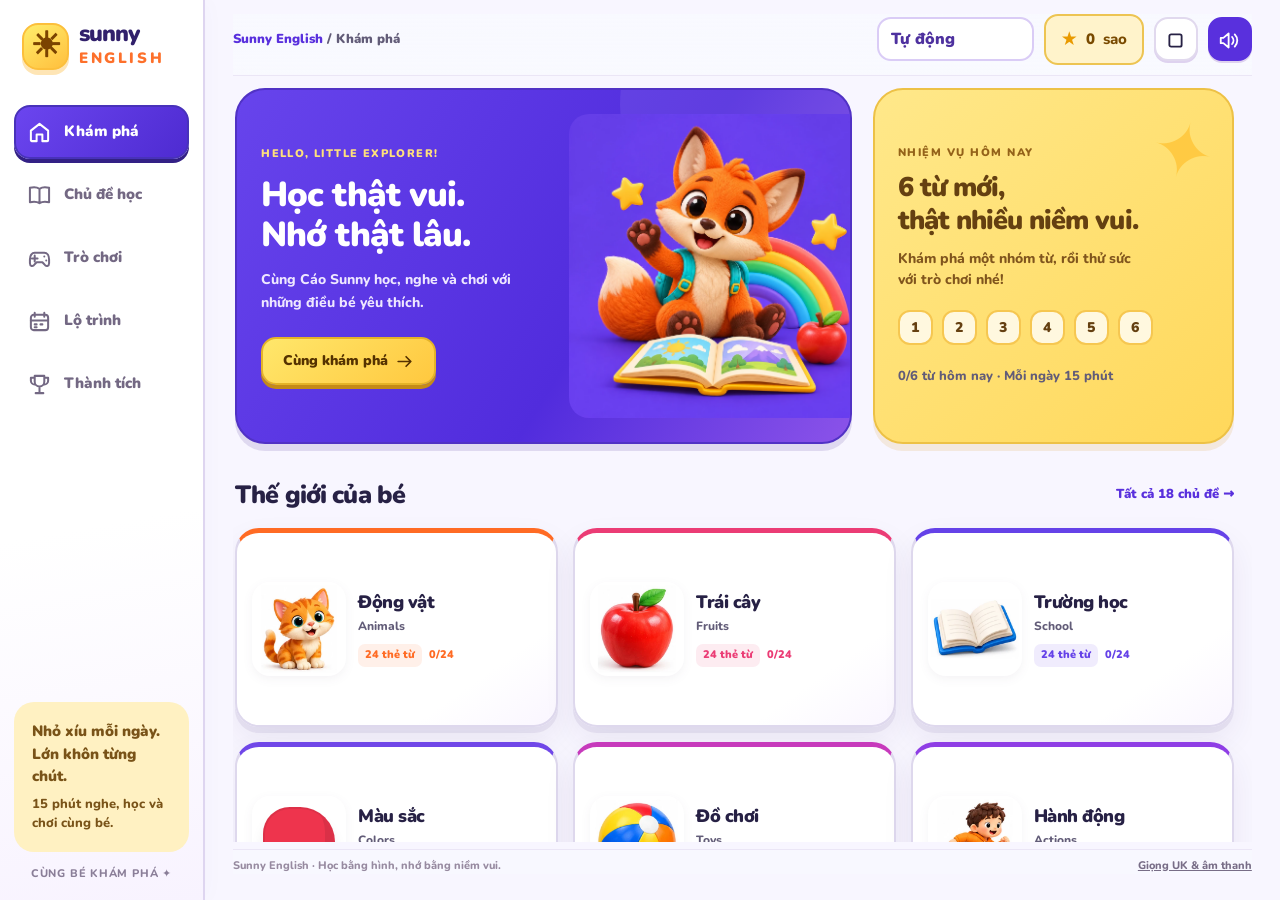
==== index.html @ 0a1b837e "Add files via upload" ====
<!doctype html>
<html lang="vi"><head><meta charset="utf-8"><meta name="viewport" content="width=device-width,initial-scale=1,viewport-fit=cover"><meta name="theme-color" content="#613CE7"><meta name="description" content="Sunny English: 404 thẻ học, 18 chủ đề, hình minh họa AI và trò chơi tiếng Anh cho bé lớp 1."><title>Sunny English — Cùng bé khám phá</title>

<style>@font-face{font-family:Nunito;font-style:normal;font-weight:600;font-display:swap;src:url([data-uri]) format('truetype')}
@font-face{font-family:Nunito;font-style:normal;font-weight:800;font-display:swap;src:url([data-uri]) format('truetype')}
@font-face{font-family:Nunito;font-style:normal;font-weight:900;font-display:swap;src:url([data-uri]) format('truetype')}
:root{--violet:#613CE7;--deep:#35206E;--orange:#FF752C;--yellow:#FFD447;--cyan:#00AFAF;--pink:#F44786;--ink:#262141;--muted:#706784;--bg:#FFF9F2;--line:#E8E0F1;--shadow:0 8px 0 #35206e0b,0 12px 28px #35206e08;--phi:1.618;--r:26px;--space:21px}
*{box-sizing:border-box}html{scroll-behavior:smooth}body{margin:0;background:var(--bg);color:var(--ink);font-family:'Nunito',ui-rounded,'Arial Rounded MT Bold',system-ui,sans-serif;font-size:16px;font-weight:650;line-height:1.5}button,input,select{font:inherit}button{cursor:pointer;border:0;transition:transform .16s,box-shadow .16s,background .16s;color:inherit}button:disabled{cursor:default;opacity:.48}button:not(:disabled):active{transform:translateY(2px)}button:focus-visible,a:focus-visible,input:focus-visible,select:focus-visible{outline:3px solid #1975E8;outline-offset:4px}button svg{pointer-events:none}a{color:var(--violet)}svg{vertical-align:middle}h1,h2,h3,p{margin-top:0}h1,h2,h3{font-weight:950;letter-spacing:-.035em;line-height:1.22}h1{font-size:clamp(27px,3.1vw,42px)}h2{font-size:clamp(24px,2.2vw,32px)}h3{font-size:21px}small{font-size:13px}strong,b{font-weight:900}img{max-width:100%;display:block}.shell{max-width:1600px;display:grid;grid-template-columns:233px minmax(0,1fr);margin:auto;min-height:100vh}.sidebar{position:sticky;top:0;height:100dvh;background:#fff;border-right:1px solid var(--line);padding:34px 18px 21px;display:flex;flex-direction:column;gap:9px}.brand{display:flex;gap:10px;align-items:center;margin:0 12px 34px;color:var(--deep);font-weight:950;font-size:23px;line-height:1.05;letter-spacing:-1px}.brand small{display:block;color:var(--orange);font-size:15px;letter-spacing:2.6px;line-height:1.7}.brand-sun{font-size:35px;background:var(--yellow);color:#7B4300;border-radius:16px;width:47px;height:47px;display:grid;place-items:center;flex-shrink:0}.nav{display:flex;align-items:center;gap:13px;padding:14px;border-radius:16px;background:transparent;text-align:left;color:#736883;font-weight:850;min-height:52px;font-size:15px}.nav svg{width:23px;height:23px}.nav.on{color:white;background:var(--violet);box-shadow:0 5px 0 #4927bc}.nav:not(.on):hover{background:#F2EBFF;color:var(--violet)}.side-bottom{margin-top:auto;padding-top:34px}.mini-goal{border-radius:20px;background:#FFF1C2;padding:18px;font-size:13px;color:#795318}.mini-goal b{display:block;margin-bottom:7px;font-size:15px}.side-version{font-size:11px;text-align:center;margin:14px 0 0;color:#8A7E98;letter-spacing:.07em}.main{padding:26px 34px 40px;min-width:0}.topbar{display:flex;align-items:center;justify-content:space-between;gap:21px;margin-bottom:29px;min-height:57px}.breadcrumb{font-size:13px;color:var(--muted);font-weight:850}.breadcrumb b{color:var(--violet)}.top-actions{display:flex;align-items:center;gap:10px}.score-pill{display:flex;align-items:center;gap:8px;border:2px solid #FFE09A;background:#FFF3CB;padding:9px 15px;border-radius:14px;color:#794A00;font-size:15px;white-space:nowrap}.icon-btn{min-width:44px;min-height:44px;background:#fff;border:1px solid var(--line);border-radius:14px;display:inline-grid;place-items:center;flex-shrink:0}.icon-btn svg{width:21px;height:21px}.icon-btn.active{color:white;background:var(--violet);border-color:var(--violet)}.eyebrow{color:var(--violet);font-size:12px;font-weight:950;letter-spacing:1.5px;text-transform:uppercase}.page-title{margin-bottom:9px}.lead{color:var(--muted);max-width:680px;margin-bottom:25px;line-height:1.65}.hero-grid{display:grid;grid-template-columns:minmax(0,1.618fr) minmax(0,1fr);gap:21px;margin-bottom:34px}.hero{position:relative;overflow:hidden;background:var(--violet);border-radius:30px;color:white;display:grid;grid-template-columns:minmax(0,1.2fr) minmax(0,1fr);padding:30px;min-height:290px;align-items:center}.hero-copy{position:relative;z-index:2}.hero .eyebrow{color:#FFE17B;font-size:11px;letter-spacing:1.4px;margin-bottom:12px}.hero h1{font-size:clamp(30px,3.1vw,43px);line-height:1.16;margin-bottom:13px;letter-spacing:-1.5px}.hero p{font-size:14px;color:#EEE7FF;line-height:1.65;max-width:280px;margin-bottom:23px}.hero .btn{font-size:14px;white-space:normal;gap:7px}.hero-art{width:calc(100% + 48px);max-width:none;position:relative;margin-right:-35px;border-radius:26px;transform:rotate(3deg)}.daily{background:#FFE481;padding:27px;border-radius:30px;display:flex;flex-direction:column;justify-content:center;position:relative;overflow:hidden;color:#654011}.daily:after{content:'✦';position:absolute;right:18px;top:6px;font-size:75px;color:#FFCA43;transform:rotate(15deg)}.daily .eyebrow{color:#946219;font-size:11px}.daily h2{font-size:27px;margin:10px 0}.daily p{font-size:14px;margin-bottom:20px;max-width:245px;color:#80551D}.daily .daily-steps{display:flex;gap:9px;align-items:center;margin-bottom:22px}.step-dot{width:35px;height:35px;display:grid;place-items:center;border-radius:12px;background:#FFF8DF;border:2px solid #F6C751;font-size:14px;font-weight:900}.step-dot.done{background:var(--deep);color:white;border-color:var(--deep)}.btn{display:inline-flex;align-items:center;justify-content:center;gap:10px;min-height:47px;padding:12px 20px;border-radius:15px;font-weight:900;font-size:15px;line-height:1.35;background:var(--violet);color:white;box-shadow:0 4px 0 #4223B2;text-decoration:none}.btn:hover{filter:brightness(1.04)}.btn svg{width:19px;height:19px;flex-shrink:0}.btn.yellow{background:var(--yellow);color:#553200;box-shadow:0 4px 0 #DBAA1E}.btn.dark{background:var(--deep);box-shadow:0 4px 0 #211145;color:white}.btn.soft{background:#F0E9FF;color:var(--violet);box-shadow:none}.btn.white{background:#fff;color:var(--violet);box-shadow:0 4px 0 #D6CDEB}.btn.green{background:#009680;color:white;box-shadow:0 4px 0 #007361}.section-head{display:flex;justify-content:space-between;gap:18px;align-items:center;margin:28px 0 16px}.section-head h2{margin:0;font-size:25px}.text-button{padding:7px 0;background:transparent;color:var(--violet);font-size:13px;font-weight:950;white-space:nowrap}.caption{color:var(--muted);font-size:13px}.chips{display:flex;gap:8px;flex-wrap:wrap;margin:18px 0}.chip{border:1px solid var(--line);background:white;padding:8px 14px;border-radius:30px;color:var(--muted);font-size:13px;font-weight:850;min-height:39px}.chip.on{color:white;background:var(--deep);border-color:var(--deep)}.topic-grid{display:grid;grid-template-columns:repeat(3,minmax(0,1fr));gap:18px}.topic-card{--accent:var(--violet);background:#fff;border:1px solid #EDE4EF;border-top:5px solid var(--accent);border-radius:24px;min-height:175px;padding:18px 15px;display:grid;grid-template-columns:90px minmax(0,1fr);gap:12px;text-align:left;align-items:center;box-shadow:var(--shadow);position:relative}.topic-card:hover{transform:translateY(-4px);box-shadow:0 11px 0 #35206e09,0 15px 27px #35206e14}.topic-card .art{width:90px;height:90px}.topic-card h3{font-size:18px;margin:0 0 4px;letter-spacing:-.5px;line-height:1.27;overflow-wrap:anywhere}.topic-card p{font-size:12px;color:var(--muted);margin:0 0 10px;line-height:1.4}.topic-meta{display:flex;gap:7px;align-items:center;font-size:11px;font-weight:850;color:var(--accent);flex-wrap:wrap}.topic-meta span{background:color-mix(in srgb,var(--accent) 10%,white);padding:3px 7px;border-radius:7px}.mini-progress{height:5px;border-radius:9px;background:#EFEAF6;margin-top:10px;overflow:hidden}.mini-progress>span{display:block;height:100%;background:var(--accent);border-radius:9px}.game-grid{display:grid;grid-template-columns:repeat(3,minmax(0,1fr));gap:18px}.game-card{background:#14B8BC;border:1px solid #059FA4;border-radius:23px;padding:24px;text-align:left;color:#003D4C;min-height:175px;box-shadow:0 5px 0 #008A9130}.game-card:nth-child(2){background:#FF875A;border-color:#F77448;color:#681F0D;box-shadow:0 5px 0 #C8482230}.game-card:nth-child(3){background:#BB9AFF;border-color:#A27BEE;color:#3E1D7C;box-shadow:0 5px 0 #6842A830}.game-icon{width:45px;height:45px;background:#ffffffb0;border-radius:14px;display:grid;place-items:center;margin-bottom:15px}.game-icon svg{width:26px;height:26px}.game-card h3{font-size:18px;margin:0 0 7px;letter-spacing:-.4px}.game-card p{font-size:12px;margin:0;line-height:1.5;opacity:.88}.parent-note{display:flex;gap:18px;background:#fff;border:1px solid var(--line);padding:23px;border-radius:22px;color:var(--muted);font-size:14px;line-height:1.7;margin-top:30px}.parent-note b{color:var(--ink)}.parent-note svg{color:var(--orange);width:30px;height:30px;flex-shrink:0}.parent-note p{margin:0}.toolbar{display:flex;align-items:center;gap:13px;flex-wrap:wrap;margin:21px 0}.search{width:min(100%,360px);border:1px solid #D9CDE6;background:white;border-radius:14px;padding:12px 16px;min-height:47px;color:var(--ink)}select{max-width:100%;min-height:47px;border-radius:14px;border:1px solid #D9CDE6;background:white;color:var(--ink);padding:10px 15px}.lesson-top{display:flex;gap:18px;align-items:flex-start;justify-content:space-between;margin-bottom:19px}.lesson-top h1{font-size:32px;margin:12px 0 6px}.back-btn{color:var(--muted);background:transparent;font-size:13px;font-weight:850;padding:0;display:inline-flex;align-items:center;gap:7px;min-height:36px}.back-btn svg{width:17px}.progress{height:8px;background:#E9E1F1;border-radius:20px;overflow:hidden;margin:11px 0 0}.progress>span{display:block;height:100%;background:var(--violet);border-radius:20px;transition:width .2s}.lesson-grid{display:grid;grid-template-columns:minmax(0,1.618fr) minmax(0,1fr);gap:21px;align-items:start;margin:22px 0}.flashcard{background:white;border:1px solid var(--line);border-bottom:6px solid var(--accent,var(--violet));border-radius:30px;padding:23px;text-align:center;min-width:0;box-shadow:var(--shadow);position:relative}.flash-top{display:flex;justify-content:space-between;align-items:center;gap:14px;margin-bottom:5px}.counter{color:var(--muted);font-size:12px;font-weight:850}.pill{background:#F1EAFF;border-radius:9px;padding:5px 9px;color:var(--violet);font-size:11px;font-weight:950}.picture-button{display:block;position:relative;padding:0;background:transparent;border-radius:20px;width:100%;max-width:260px;margin:0 auto}.picture-button .art{width:100%;height:auto;aspect-ratio:1}.word-en{font-size:clamp(27px,3vw,43px);font-weight:950;line-height:1.15;letter-spacing:-1px;margin:10px 0 6px;overflow-wrap:anywhere}.word-vi{font-size:18px;font-weight:750;color:var(--muted);margin-bottom:18px}.pronounce{display:flex;align-items:center;justify-content:center;gap:10px;flex-wrap:wrap}.pronounce .btn{min-height:43px;font-size:13px;padding:10px 15px}.example{background:#FFF5D8;border-radius:17px;padding:15px;margin:22px 0 4px;text-align:left;display:flex;align-items:center;gap:12px}.example p{margin:0;font-size:14px;font-weight:850;flex:1}.example small{display:block;color:#8A713D;font-size:12px;font-weight:650;margin-top:4px}.example .icon-btn{border-color:#EAD4A3;background:#fff}.lesson-side{min-width:0}.lesson-side h3{font-size:17px;margin:0}.six-grid{display:grid;grid-template-columns:repeat(2,minmax(0,1fr));gap:12px;margin:16px 0}.mini-word{position:relative;background:white;border:2px solid #E9E0F1;border-radius:20px;text-align:center;min-width:0;padding:10px 7px;min-height:130px}.mini-word.active{border-color:var(--violet);box-shadow:0 4px 0 #B6A1EB}.mini-word .art{width:72px;height:72px;margin:auto}.mini-word b{font-size:13px;display:block;line-height:1.3;margin-top:5px;overflow-wrap:anywhere}.seen{position:absolute;top:7px;right:8px;background:#E0F8E9;color:#09815C;border-radius:20px;width:18px;height:18px;font-size:10px;display:grid;place-items:center}.group-control{display:flex;align-items:center;justify-content:space-between;gap:8px;font-size:12px;color:var(--muted);margin:15px 0}.group-control .icon-btn{min-width:38px;min-height:38px}.lesson-tip{padding:16px;background:#E5F7F4;color:#167769;border-radius:18px;font-size:12px;line-height:1.6}.lesson-footer{display:flex;justify-content:space-between;gap:16px;align-items:center;flex-wrap:wrap;margin:24px 0}.nav-pair{display:flex;gap:10px}.key-hint{font-size:12px;color:var(--muted);text-align:center;margin-top:21px}kbd{font:inherit;border:1px solid #D7CBE3;border-bottom:2px solid #C2B5D2;padding:1px 6px;border-radius:5px;background:white}.art{display:block;flex-shrink:0;aspect-ratio:1;border-radius:18px;overflow:hidden;background-repeat:no-repeat;background-color:white}.art svg{width:100%;height:100%;display:block}.art.number{display:grid;place-items:center;background:#F0E7FF;color:var(--violet);font-size:75px;font-weight:950;letter-spacing:-4px;box-shadow:inset 0 -7px #DFD2F8}.art.color{display:grid;place-items:center;background:#fff}.color-blob{width:77%;height:77%;border-radius:37% 48% 40% 48%;box-shadow:inset -8px -10px 0 #00000015,0 10px 14px #00000012;border:2px solid #00000012}.art-label{position:absolute;width:1px;height:1px;overflow:hidden;clip-path:inset(100%)}.quiz-head{display:flex;justify-content:space-between;gap:20px;align-items:center;margin:12px 0}.quiz-head h1{font-size:29px;margin:0}.quiz-layout{background:#fff;border:1px solid var(--line);border-radius:30px;padding:26px;margin-top:22px;box-shadow:var(--shadow)}.quiz-body{display:grid;grid-template-columns:minmax(0,1fr) minmax(0,1.618fr);gap:30px;align-items:center;min-height:350px}.question-area{text-align:center;min-width:0}.question-area .art{width:min(100%,238px);height:auto;margin:10px auto}.question-area h2{font-size:21px;margin-bottom:13px}.question-area p{font-size:13px;color:var(--muted);margin:14px 0 0}.listen-orb{width:150px;height:150px;border-radius:45px;background:var(--violet);color:white;display:inline-grid;place-items:center;box-shadow:0 9px 0 #4321AC,0 18px 24px #613CE71f}.listen-orb svg{width:67px;height:67px}.answers{display:grid;grid-template-columns:repeat(2,minmax(0,1fr));gap:14px}.answer{position:relative;min-height:103px;background:white;border:2px solid #DAD0EB;border-bottom:5px solid #DAD0EB;border-radius:20px;padding:20px 12px;display:flex;align-items:center;justify-content:center;flex-direction:column;gap:8px;font-size:20px;font-weight:900;overflow-wrap:anywhere;line-height:1.3}.answer:hover:not(:disabled){border-color:var(--violet);background:#F7F2FF}.answer .art{width:100px;height:100px}.answer small{font-size:12px}.answer.answered{opacity:1}.answer.correct{background:#E7F8E9;border-color:#1D9D5D;color:#08663B}.answer.wrong{background:#FFF0E7;border-color:#F3763C;color:#A5461E}.answer-key{position:absolute;top:8px;left:10px;font-size:11px;color:#93879F}.answer-mark{position:absolute;top:7px;right:10px;font-size:18px}.feedback-area{margin-top:22px;border-radius:19px;min-height:76px;padding:15px 18px;background:#F6F0FC;display:flex;justify-content:space-between;gap:16px;align-items:center}.feedback-area.good{background:#E3F7E9;color:#07683D}.feedback-area.retry{background:#FFF0E1;color:#9C491C}.feedback-copy strong{display:block;font-size:17px;line-height:1.4}.feedback-copy small{font-size:12px}.feedback-area .btn{flex-shrink:0}.spell-box{display:flex;flex-direction:column;gap:16px;align-items:center}.spell-input{width:100%;max-width:380px;border:3px solid #CDBDED;border-radius:19px;padding:18px;text-align:center;font-size:25px;min-width:0;color:var(--ink);background:white}.spell-hint{font-size:14px;color:var(--muted)}.result-card{background:white;border:1px solid var(--line);border-radius:30px;padding:40px;max-width:780px;margin:30px auto;text-align:center}.result-stars{color:#FFAC00;font-size:50px;letter-spacing:9px;line-height:1;margin:15px 0 22px}.result-card h1{font-size:34px}.result-stat{display:flex;gap:20px;justify-content:center;flex-wrap:wrap;margin:24px 0}.stat-box{border-radius:20px;background:#F1EAFF;padding:20px 28px;min-width:155px}.stat-box b{display:block;font-size:32px;color:var(--violet)}.stat-box small{color:var(--muted)}.review-list{display:flex;gap:9px;justify-content:center;flex-wrap:wrap;margin:20px 0}.review-list button{background:#FFF0E3;color:#9C491C;padding:8px 13px;border-radius:10px;font-size:13px}.center-controls{display:flex;justify-content:center;gap:14px;flex-wrap:wrap;margin-top:25px}.routine-grid{display:grid;grid-template-columns:repeat(2,minmax(0,1fr));gap:18px}.routine-card{background:#fff;border:1px solid var(--line);border-left:6px solid var(--violet);border-radius:20px;padding:22px}.routine-card h3{font-size:19px;margin-bottom:8px}.routine-card p{font-size:14px;color:var(--muted);margin-bottom:15px}.routine-card .btn{font-size:12px;padding:8px 12px;min-height:36px}.footer{color:#978AA0;margin-top:35px;font-size:11px;display:flex;align-items:center;justify-content:space-between;gap:16px;flex-wrap:wrap}.footer button{padding:0;background:transparent;font-size:11px;color:#786D87;text-decoration:underline}.mobile-nav{display:none}.toast{position:fixed;bottom:25px;left:50%;transform:translateX(-50%);padding:13px 21px;background:#30224D;color:white;border-radius:15px;box-shadow:0 10px 40px #30224D44;font-size:14px;z-index:101;max-width:calc(100% - 32px);text-align:center;pointer-events:none}.toast[hidden]{display:none}dialog{border:0;border-radius:28px;max-width:580px;width:calc(100% - 30px);max-height:90dvh;box-shadow:0 30px 100px #20133440;padding:28px;color:var(--ink);background:#FFFDFC}dialog::backdrop{background:#27194288;backdrop-filter:blur(3px)}.modal-top{display:flex;align-items:center;justify-content:space-between;gap:15px;margin-bottom:18px}.modal-top h2{font-size:25px;margin:0}.setting{border-top:1px solid var(--line);padding:18px 0}.setting:last-child{padding-bottom:0}.setting h3{font-size:16px;margin-bottom:8px;letter-spacing:0}.setting p{font-size:13px;color:var(--muted);margin-bottom:13px;line-height:1.6}.setting label{display:block;margin:10px 0;font-size:14px}.setting input[type=checkbox]{accent-color:var(--violet);width:18px;height:18px;vertical-align:middle;margin-right:9px}.audio-status{padding:12px 15px;background:#F0E9FF;color:var(--violet);border-radius:13px;font-size:12px;line-height:1.55;margin:12px 0}.audio-status.error{background:#FFF0E1;color:#9B491D}.audio-status.ready{background:#E4F7EA;color:#087142}.download-meter{width:100%;accent-color:var(--violet);height:10px}.sound-wave{display:inline-flex;gap:3px;height:18px;align-items:center}.sound-wave i{width:3px;height:10px;background:currentColor;border-radius:3px;animation:wave .65s ease-in-out infinite alternate}.sound-wave i:nth-child(2){animation-delay:.15s}.sound-wave i:nth-child(3){animation-delay:.3s}.confetti{position:fixed;top:30%;left:50%;pointer-events:none;z-index:90}.confetti i{position:absolute;width:9px;height:14px;border-radius:2px;animation:confetti 1.1s ease-out forwards;background:var(--c);transform:rotate(var(--r))}.empty{padding:40px;text-align:center;background:white;border-radius:24px;color:var(--muted)}.busy{opacity:.65}.visually-hidden{position:absolute;width:1px;height:1px;overflow:hidden;clip-path:inset(100%)}
@keyframes confetti{to{transform:translate(var(--x),var(--y)) rotate(550deg);opacity:0}}@keyframes wave{to{height:18px}}@media(min-width:1450px){.topic-card{grid-template-columns:112px 1fr;padding:19px;min-height:180px}.topic-card .art{width:112px;height:112px}.topic-card h3{font-size:20px}.hero{padding:34px}.hero h1{font-size:43px}}@media(max-width:1150px){.shell{grid-template-columns:200px minmax(0,1fr)}.sidebar{padding-left:12px;padding-right:12px}.brand{font-size:20px;margin-left:8px;gap:8px}.brand-sun{width:39px;height:39px;font-size:28px}.main{padding:25px}.topic-grid{grid-template-columns:repeat(2,minmax(0,1fr))}.hero-grid{grid-template-columns:1fr}.daily{display:none}.hero{min-height:290px;grid-template-columns:1.618fr 1fr}.hero-art{max-height:250px;object-fit:contain;width:100%;margin:0}.game-card{padding:18px}.game-card h3{font-size:16px}.lesson-grid{grid-template-columns:minmax(0,1.4fr) minmax(0,1fr);gap:16px}.six-grid{gap:9px}.mini-word .art{width:61px;height:61px}.mini-word{min-height:114px}.quiz-body{gap:20px}.answer{font-size:18px}.answer .art{width:84px;height:84px}.hero h1{font-size:41px}}
@media(max-width:820px){.shell{display:block}.sidebar{display:none}.main{padding:20px 24px 110px}.mobile-nav{display:flex;position:fixed;bottom:0;left:0;right:0;z-index:50;justify-content:space-around;gap:3px;background:#fffffff5;backdrop-filter:blur(16px);border-top:1px solid #E7DFF1;padding:9px 10px calc(10px + env(safe-area-inset-bottom));box-shadow:0 -8px 25px #35206e08}.mobile-nav button{background:transparent;border-radius:12px;padding:8px 11px;min-width:58px;display:flex;flex-direction:column;gap:4px;align-items:center;color:#857990;font-size:10px;font-weight:850}.mobile-nav button.on{color:var(--violet);background:#F0E9FF}.mobile-nav svg{width:23px;height:23px}.topbar{margin-bottom:24px}.topic-grid{grid-template-columns:repeat(3,minmax(0,1fr));gap:13px}.topic-card{grid-template-columns:1fr;text-align:center;justify-items:center;padding:16px 10px;gap:10px;min-height:226px}.topic-card .art{width:85px;height:85px}.topic-card h3{font-size:16px;min-height:41px;display:flex;align-items:center;justify-content:center}.topic-meta{justify-content:center}.topic-card p{font-size:11px}.toast{bottom:100px}.hero h1{font-size:42px}}
@media(max-width:600px){.main{padding:17px 16px 105px}.topbar{gap:10px;min-height:46px;margin-bottom:21px}.breadcrumb{font-size:11px;max-width:125px}.top-actions{gap:7px}.top-actions .icon-btn{min-width:39px;min-height:39px}.score-pill{font-size:12px;padding:8px 10px;gap:5px;border-radius:12px}.hero-grid{margin-bottom:25px}.hero{padding:23px;min-height:274px;grid-template-columns:minmax(0,1.618fr) minmax(0,1fr);gap:7px;border-radius:25px}.hero h1{font-size:30px;letter-spacing:-1px}.hero p{font-size:12px;max-width:240px;margin-bottom:18px}.hero .eyebrow{font-size:9px;letter-spacing:.7px}.hero-art{width:calc(100% + 36px);max-width:none;margin-right:-27px;transform:rotate(5deg)}.hero .btn{font-size:12px;padding:11px 13px;min-height:42px}.section-head{margin:24px 0 14px;gap:10px}.section-head h2{font-size:22px}.text-button{font-size:11px}.topic-grid{grid-template-columns:repeat(2,minmax(0,1fr));gap:13px}.topic-card{min-height:219px;border-radius:21px;padding:13px 10px 16px}.topic-card h3{font-size:16px;min-height:39px}.topic-card .art{width:86px;height:86px}.game-grid{grid-template-columns:1fr;gap:13px}.game-card{display:grid;grid-template-columns:44px 1fr;gap:0 15px;align-items:center;min-height:106px;padding:18px}.game-icon{grid-row:span 2;margin:0}.game-card h3{font-size:18px;margin:0 0 6px}.game-card p{font-size:12px}.parent-note{padding:19px;gap:13px;font-size:12px;margin-top:24px}.parent-note svg{width:23px}.lead{font-size:14px}.lesson-top h1{font-size:26px}.lesson-top .caption{font-size:12px}.lesson-grid{grid-template-columns:1fr;margin-top:17px}.flashcard{padding:18px;border-radius:25px}.picture-button{max-width:205px}.word-en{font-size:34px}.word-vi{font-size:16px}.flash-top{margin-bottom:0}.example{margin-top:19px}.lesson-side .section-head{margin-top:5px}.six-grid{grid-template-columns:repeat(3,minmax(0,1fr));gap:10px;margin:12px 0}.mini-word{min-height:105px;border-radius:17px;padding:8px 5px}.mini-word .art{width:58px;height:58px}.mini-word b{font-size:12px}.lesson-tip{display:none}.lesson-footer{margin-top:18px;gap:18px;align-items:stretch}.lesson-footer>.btn{width:100%}.nav-pair{width:100%;display:grid;grid-template-columns:1fr 1fr}.nav-pair .btn{font-size:13px;padding:12px}.quiz-head h1{font-size:24px}.quiz-head{align-items:flex-start}.quiz-layout{padding:18px;border-radius:25px}.quiz-body{grid-template-columns:1fr;gap:18px;min-height:0}.question-area .art{width:158px}.question-area h2{font-size:18px;margin-bottom:10px}.question-area p{font-size:12px;margin:8px 0 0}.listen-orb{width:99px;height:99px;border-radius:29px;box-shadow:0 6px 0 #4321AC}.listen-orb svg{width:45px;height:45px}.answers{gap:10px}.answer{font-size:18px;min-height:84px;padding:19px 10px;border-radius:17px}.answer .art{width:78px;height:78px}.answer-key{display:none}.feedback-area{flex-wrap:wrap;padding:15px;gap:13px;margin-top:18px}.feedback-area .btn{width:100%}.feedback-copy strong{font-size:16px}.spell-input{font-size:22px;padding:15px}.routine-grid{grid-template-columns:1fr}.result-card{padding:28px 19px}.result-card h1{font-size:28px}.result-stat{gap:12px}.stat-box{padding:15px;min-width:127px}.stat-box b{font-size:27px}.result-stars{font-size:39px}.toolbar{gap:10px}.toolbar .search{width:100%}.search,select{font-size:14px}.footer{font-size:10px;line-height:1.6}.footer button{font-size:10px}.key-hint{font-size:11px}.lesson-top .pill{font-size:10px;white-space:nowrap}.setting .btn{font-size:13px}dialog{padding:23px}}
@media(prefers-reduced-motion:reduce){*,*:before,*:after{scroll-behavior:auto!important;animation-duration:.01ms!important;transition-duration:.01ms!important}.confetti{display:none}}

/* Final optical adjustments after browser QA */
.art{background-size:contain;background-position:center}.hero h1{font-size:38px}.hero{min-height:304px}.topic-card{aspect-ratio:1.618;min-height:175px;grid-template-columns:112px minmax(0,1fr)}.topic-card .art{width:112px;height:112px}.hero-art{transform:none;border-radius:20px}.hero h1{letter-spacing:-1px}
@media(max-width:1150px){.topic-card{grid-template-columns:100px 1fr;aspect-ratio:auto}.topic-card .art{width:100px;height:100px}}
@media(max-width:820px){.topic-card{grid-template-columns:1fr;aspect-ratio:auto}.topic-card .art{width:95px;height:95px}}
@media(max-width:600px){.hero h1{font-size:27px}.hero{min-height:265px}.hero-art{width:calc(100% + 30px)}.topic-card .art{width:95px;height:95px}.mobile-nav button{padding:8px 6px;font-size:10px;min-width:58px}.mobile-nav{gap:1px;padding-left:6px;padding-right:6px}.hero p{font-size:12px}}

.picture-navigation{display:grid;grid-template-columns:44px minmax(0,1fr) 44px;gap:8px;align-items:center;margin:8px 0}.picture-navigation .icon-btn{border-color:#DED2F0;color:var(--violet);background:#F7F2FF}.picture-navigation .picture-button{min-width:0}@media(max-width:600px){.picture-navigation{gap:4px;margin:8px -3px}}

.art-toys-8{background-image:url("[data-uri]")}
.art-transport-11{background-image:url("[data-uri]")}
.art-weather-1{background-image:url("[data-uri]")}
.art-family-4{background-image:url("[data-uri]")}
.art-weather-23{background-image:url("[data-uri]")}
.art-family-1{background-image:url("[data-uri]")}
.art-actions-11{background-image:url("[data-uri]")}
.art-jobs-8{background-image:url("[data-uri]")}
.art-nature-19{background-image:url("[data-uri]")}
.art-school-4{background-image:url("[data-uri]")}
.art-weather-18{background-image:url("[data-uri]")}
.art-animals-12{background-image:url("[data-uri]")}
.art-family-3{background-image:url("[data-uri]")}
.art-fruits-3{background-image:url("[data-uri]")}
.art-weather-22{background-image:url("[data-uri]")}
.art-body-19{background-image:url("[data-uri]")}
.art-vegetables-14{background-image:url("[data-uri]")}
.art-actions-19{background-image:url("[data-uri]")}
.art-fruits-6{background-image:url("[data-uri]")}
.art-clothes-19{background-image:url("[data-uri]")}
.art-vegetables-16{background-image:url("[data-uri]")}
.art-transport-19{background-image:url("[data-uri]")}
.art-food-11{background-image:url("[data-uri]")}
.art-vegetables-6{background-image:url("[data-uri]")}
.art-toys-22{background-image:url("[data-uri]")}
.art-transport-18{background-image:url("[data-uri]")}
.art-food-15{background-image:url("[data-uri]")}
.art-toys-18{background-image:url("[data-uri]")}
.art-family-12{background-image:url("[data-uri]")}
.art-transport-6{background-image:url("[data-uri]")}
.art-clothes-6{background-image:url("[data-uri]")}
.art-weather-5{background-image:url("[data-uri]")}
.art-toys-12{background-image:url("[data-uri]")}
.art-fruits-16{background-image:url("[data-uri]")}
.art-animals-5{background-image:url("[data-uri]")}
.art-jobs-19{background-image:url("[data-uri]")}
.art-vegetables-0{background-image:url("[data-uri]")}
.art-actions-6{background-image:url("[data-uri]")}
.art-home-19{background-image:url("[data-uri]")}
.art-vegetables-23{background-image:url("[data-uri]")}
.art-fruits-5{background-image:url("[data-uri]")}
.art-nature-3{background-image:url("[data-uri]")}
.art-toys-4{background-image:url("[data-uri]")}
.art-food-3{background-image:url("[data-uri]")}
.art-home-1{background-image:url("[data-uri]")}
.art-fruits-13{background-image:url("[data-uri]")}
.art-body-1{background-image:url("[data-uri]")}
.art-vegetables-2{background-image:url("[data-uri]")}
.art-transport-13{background-image:url("[data-uri]")}
.art-jobs-9{background-image:url("[data-uri]")}
.art-nature-2{background-image:url("[data-uri]")}
.art-school-23{background-image:url("[data-uri]")}
.art-animals-14{background-image:url("[data-uri]")}
.art-vegetables-22{background-image:url("[data-uri]")}
.art-clothes-11{background-image:url("[data-uri]")}
.art-jobs-5{background-image:url("[data-uri]")}
.art-actions-22{background-image:url("[data-uri]")}
.art-body-3{background-image:url("[data-uri]")}
.art-transport-1{background-image:url("[data-uri]")}
.art-vegetables-10{background-image:url("[data-uri]")}
.art-body-7{background-image:url("[data-uri]")}
.art-weather-2{background-image:url("[data-uri]")}
.art-clothes-17{background-image:url("[data-uri]")}
.art-fruits-18{background-image:url("[data-uri]")}
.art-actions-13{background-image:url("[data-uri]")}
.art-nature-4{background-image:url("[data-uri]")}
.art-animals-4{background-image:url("[data-uri]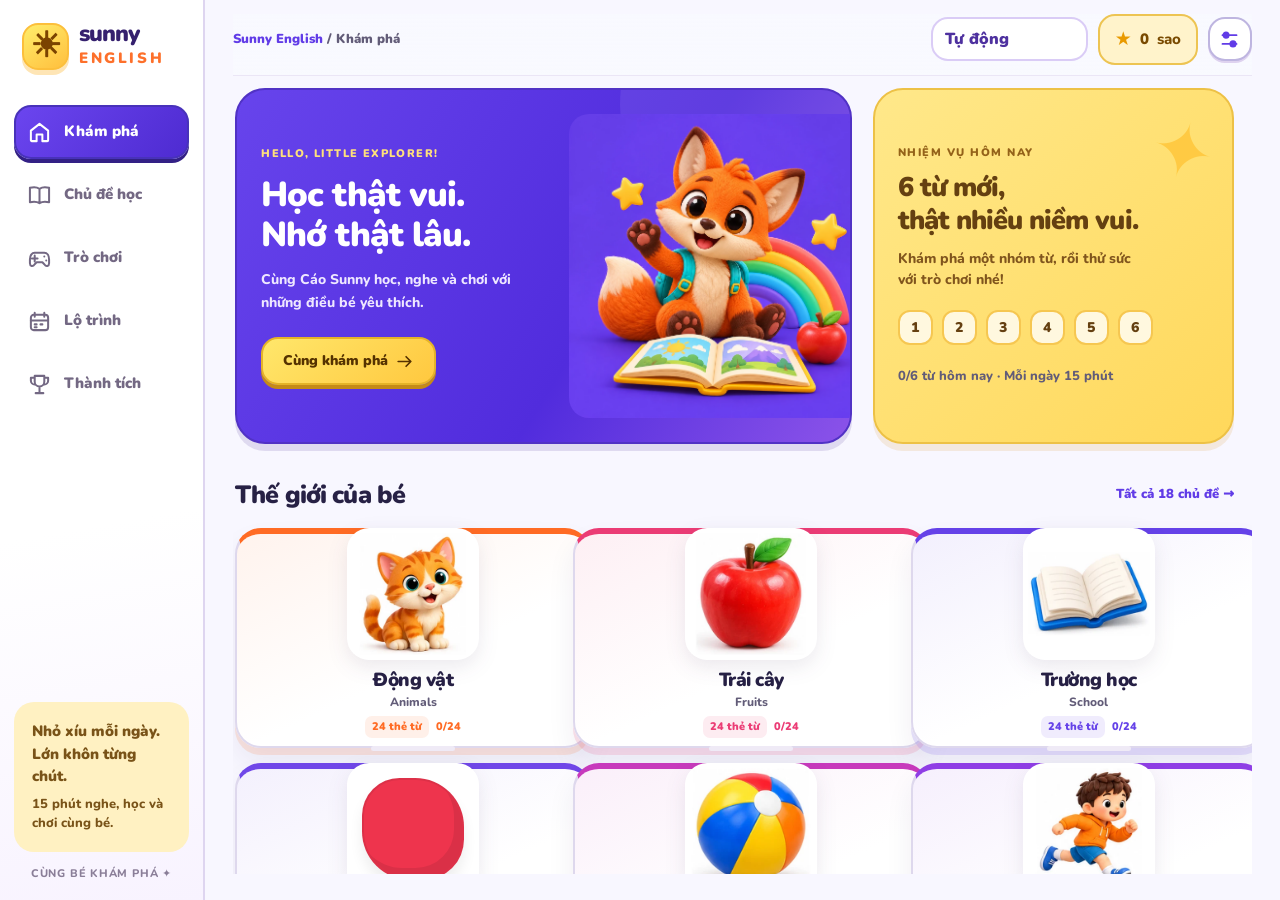
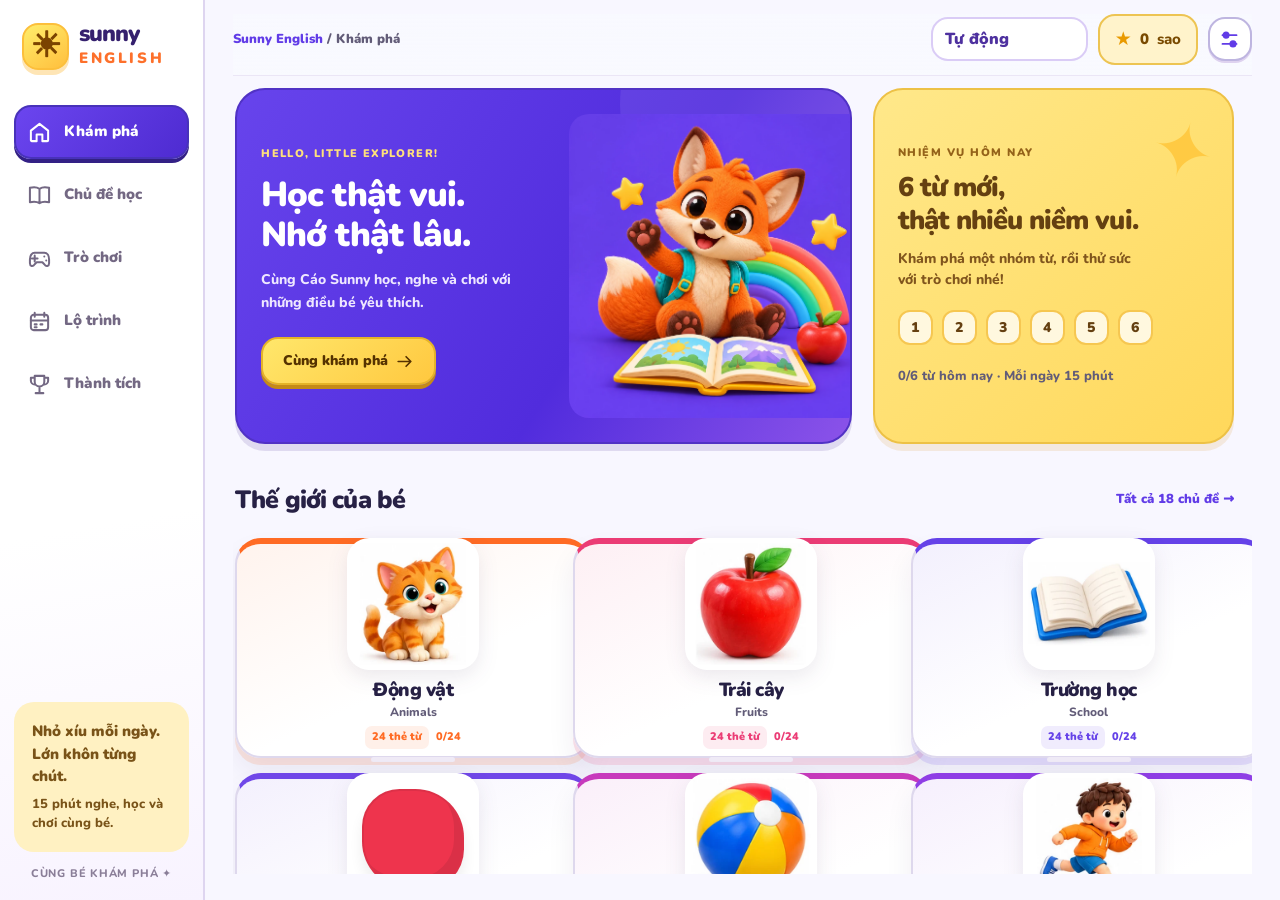
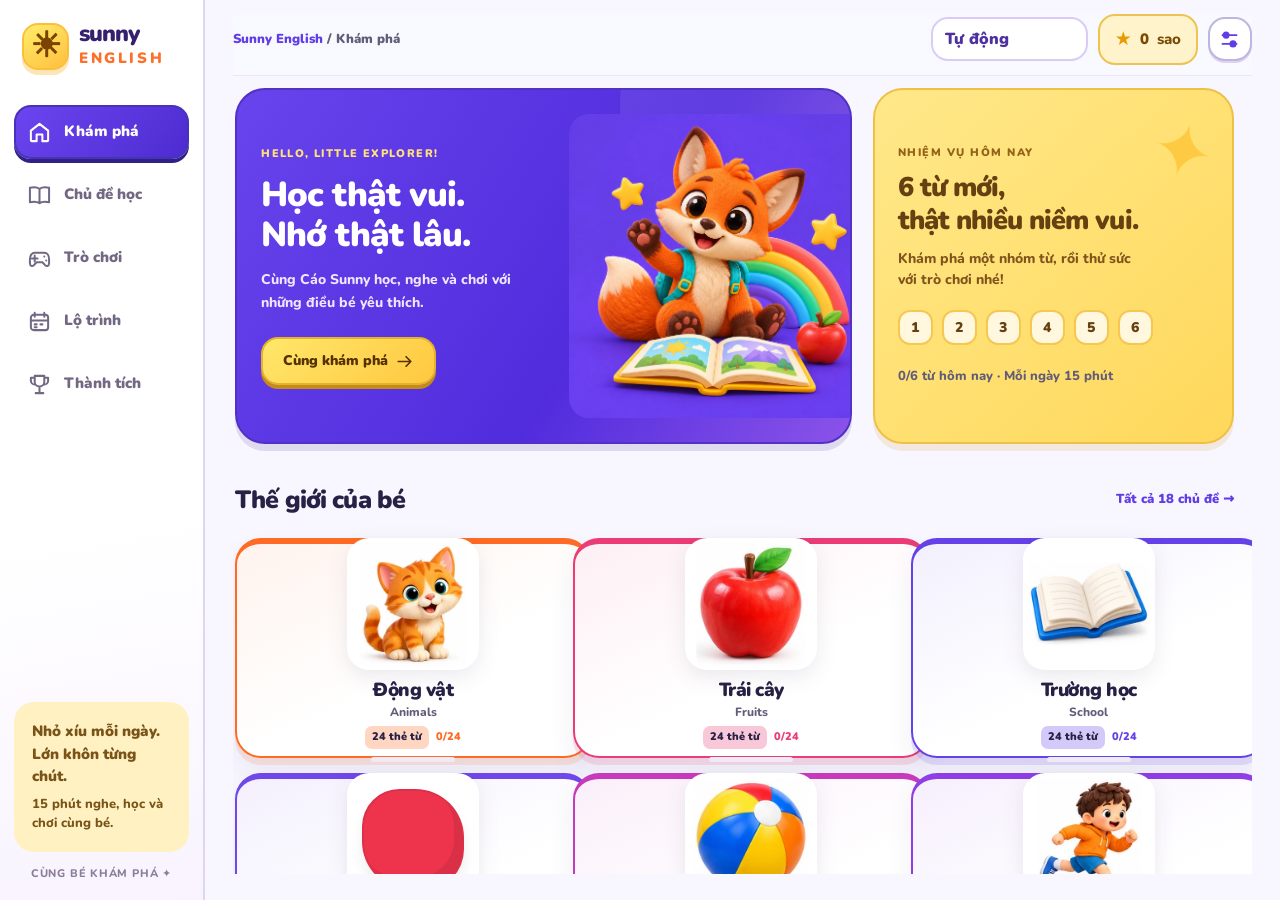
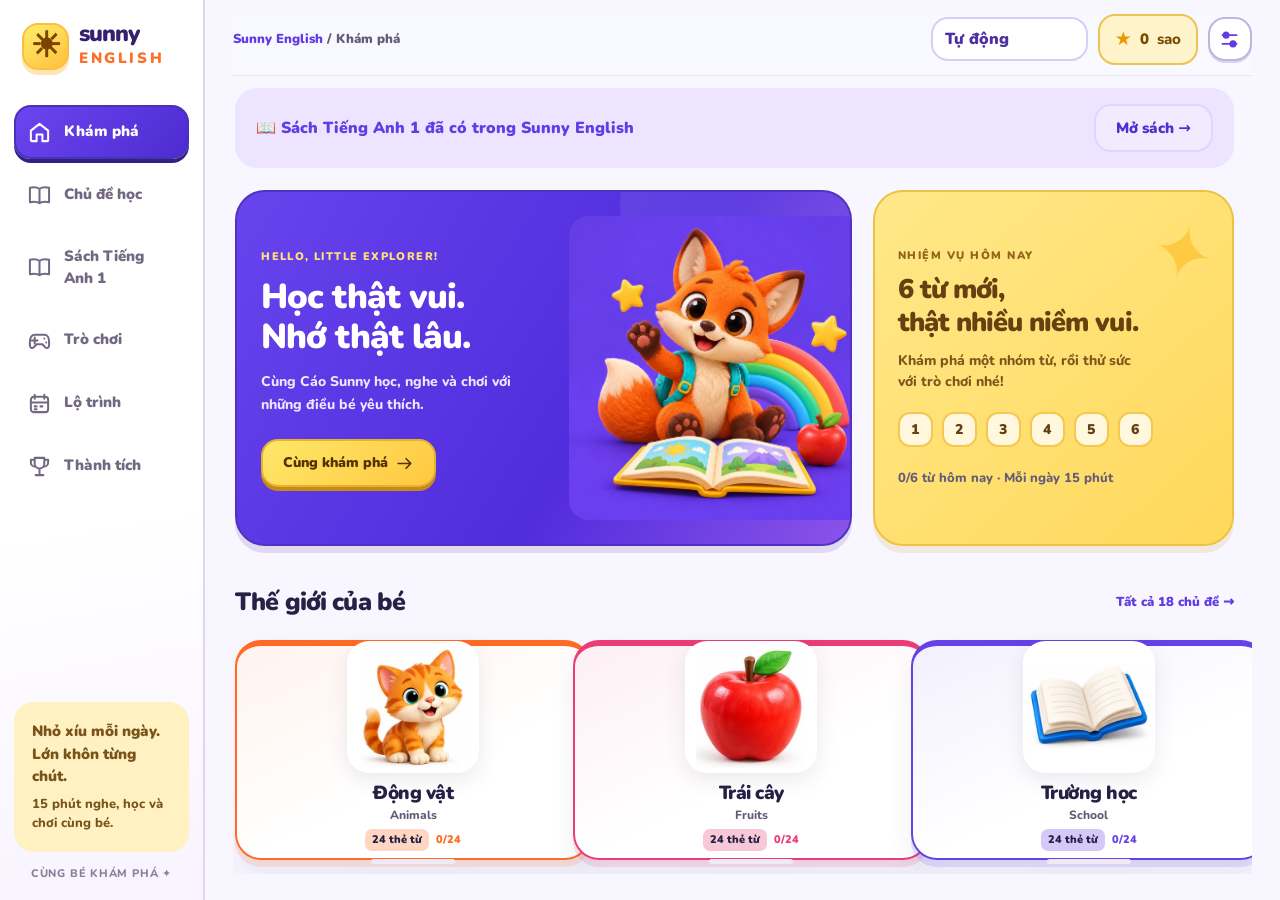
